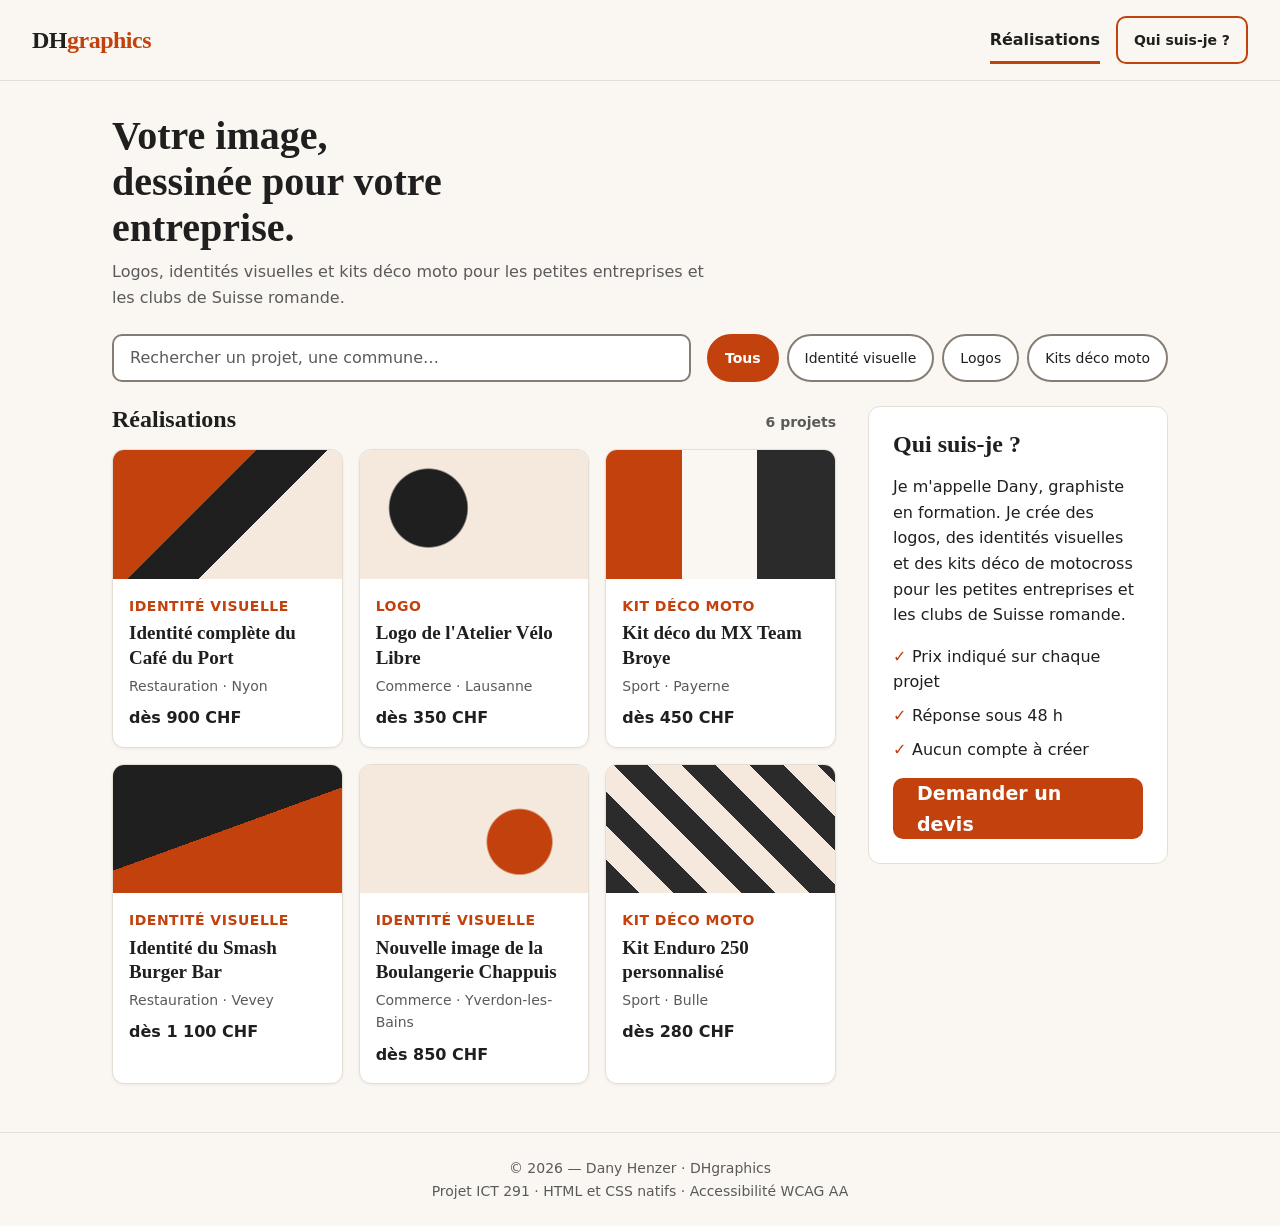
==== index.html @ ef763924 "Intègre l'écran d'accueil responsive en HTML5 sémantique et variables CSS." ====
<!DOCTYPE html>
<html lang="fr">
<head>
  <meta charset="utf-8">
  <meta name="viewport" content="width=device-width, initial-scale=1">
  <title>DHgraphics — Identités visuelles pour petites entreprises romandes</title>
  <meta name="description" content="Logos, identités visuelles et kits déco moto pour les petites entreprises et les clubs de Suisse romande.">
  <link rel="stylesheet" href="style.css">
</head>
<body>
  <a class="lien-evitement" href="#contenu">Aller au contenu</a>

  <header class="header-site">
    <a class="logo" href="index.html" aria-label="DHgraphics, accueil">DH<span>graphics</span></a>
    <nav class="nav-site" aria-label="Navigation principale">
      <a class="lien-nav actif" href="#realisations" aria-current="page">Réalisations</a>
      <a class="btn-contour" href="#qui-suis-je">Qui suis-je ?</a>
    </nav>
  </header>

  <main id="contenu" class="contenu-principal">
    <section class="hero" aria-labelledby="titre-hero">
      <h1 id="titre-hero">Votre image, dessinée pour votre entreprise.</h1>
      <p class="hero-intro">Logos, identités visuelles et kits déco moto pour les petites entreprises et les clubs de Suisse romande.</p>
    </section>

    <!-- Recherche et filtres : affichés dès maintenant (wireframe), rendus actifs en semaine 12 -->
    <div class="outils" role="search">
      <label for="recherche" class="sr-only">Rechercher un projet</label>
      <input type="search" id="recherche" class="champ-recherche" placeholder="Rechercher un projet, une commune…">
      <div class="puces" role="group" aria-label="Filtrer par catégorie">
        <button type="button" class="puce" aria-pressed="true">Tous</button>
        <button type="button" class="puce" aria-pressed="false">Identité visuelle</button>
        <button type="button" class="puce" aria-pressed="false">Logos</button>
        <button type="button" class="puce" aria-pressed="false">Kits déco moto</button>
      </div>
    </div>

    <div class="mise-en-page">
      <section id="realisations" class="realisations" aria-labelledby="titre-realisations">
        <h2 id="titre-realisations" class="titre-section">Réalisations <span class="compteur">6 projets</span></h2>

        <!-- Cartes écrites à la main pour l'instant : elles seront générées depuis data.json en semaine 11.
             En attendant, chaque lien ouvre la fiche dans la maquette cliquable. -->
        <div class="cartes-grille">
          <article class="carte">
            <div class="carte-visuel visuel-1" role="img" aria-label="Aperçu : identité du Café du Port"></div>
            <div class="carte-corps">
              <p class="carte-tag">Identité visuelle</p>
              <h3 class="carte-titre"><a href="design/maquette/index.html#projet/cafe-du-port">Identité complète du Café du Port</a></h3>
              <p class="commune">Restauration · Nyon</p>
              <p class="carte-prix">dès 900 CHF</p>
            </div>
          </article>

          <article class="carte">
            <div class="carte-visuel visuel-2" role="img" aria-label="Aperçu : logo de l'Atelier Vélo Libre"></div>
            <div class="carte-corps">
              <p class="carte-tag">Logo</p>
              <h3 class="carte-titre"><a href="design/maquette/index.html#projet/atelier-velo">Logo de l'Atelier Vélo Libre</a></h3>
              <p class="commune">Commerce · Lausanne</p>
              <p class="carte-prix">dès 350 CHF</p>
            </div>
          </article>

          <article class="carte">
            <div class="carte-visuel visuel-3" role="img" aria-label="Aperçu : kit déco du MX Team Broye"></div>
            <div class="carte-corps">
              <p class="carte-tag">Kit déco moto</p>
              <h3 class="carte-titre"><a href="design/maquette/index.html#projet/mx-team-broye">Kit déco du MX Team Broye</a></h3>
              <p class="commune">Sport · Payerne</p>
              <p class="carte-prix">dès 450 CHF</p>
            </div>
          </article>

          <article class="carte">
            <div class="carte-visuel visuel-4" role="img" aria-label="Aperçu : identité du Smash Burger Bar"></div>
            <div class="carte-corps">
              <p class="carte-tag">Identité visuelle</p>
              <h3 class="carte-titre"><a href="design/maquette/index.html#projet/smash-burger">Identité du Smash Burger Bar</a></h3>
              <p class="commune">Restauration · Vevey</p>
              <p class="carte-prix">dès 1 100 CHF</p>
            </div>
          </article>

          <article class="carte">
            <div class="carte-visuel visuel-5" role="img" aria-label="Aperçu : identité de la Boulangerie Chappuis"></div>
            <div class="carte-corps">
              <p class="carte-tag">Identité visuelle</p>
              <h3 class="carte-titre"><a href="design/maquette/index.html#projet/boulangerie-chappuis">Nouvelle image de la Boulangerie Chappuis</a></h3>
              <p class="commune">Commerce · Yverdon-les-Bains</p>
              <p class="carte-prix">dès 850 CHF</p>
            </div>
          </article>

          <article class="carte">
            <div class="carte-visuel visuel-6" role="img" aria-label="Aperçu : kit déco Enduro 250"></div>
            <div class="carte-corps">
              <p class="carte-tag">Kit déco moto</p>
              <h3 class="carte-titre"><a href="design/maquette/index.html#projet/kit-enduro">Kit Enduro 250 personnalisé</a></h3>
              <p class="commune">Sport · Bulle</p>
              <p class="carte-prix">dès 280 CHF</p>
            </div>
          </article>
        </div>
      </section>

      <aside id="qui-suis-je" class="encart" aria-labelledby="titre-encart">
        <h2 id="titre-encart">Qui suis-je ?</h2>
        <p>Je m'appelle Dany, graphiste en formation. Je crée des logos, des identités visuelles et des kits déco de motocross pour les petites entreprises et les clubs de Suisse romande.</p>
        <ul class="encart-liste">
          <li>Prix indiqué sur chaque projet</li>
          <li>Réponse sous 48 h</li>
          <li>Aucun compte à créer</li>
        </ul>
        <a class="btn-primaire" href="design/maquette/index.html#devis">Demander un devis</a>
      </aside>
    </div>
  </main>

  <footer class="footer-site">
    <p>© 2026 — Dany Henzer · DHgraphics</p>
    <p>Projet ICT 291 · HTML et CSS natifs · Accessibilité WCAG AA</p>
  </footer>

  <script src="js/app.js"></script>
</body>
</html>
---- style.css ----
/* =========================================================
   DHgraphics — feuille de style principale (Mobile First)
   Direction artistique : « Atelier papier » (voir design/critique.md)
   ========================================================= */

/* ---------- 1. Design tokens ---------- */
:root {
  /* Palette 60-30-10
     60 % : fond papier · 30 % : surfaces blanches + texte anthracite · 10 % : accent orange */
  --color-bg: #faf7f2;
  --color-surface: #ffffff;
  --color-text: #1f1f1f;          /* 15,4:1 sur le fond */
  --color-text-muted: #5a5a5a;    /* 6,5:1 sur le fond */
  --color-primary: #c2410c;       /* texte blanc dessus : 5,2:1 */
  --color-primary-hover: #9a3412; /* texte blanc dessus : 7,3:1 */
  --color-on-primary: #ffffff;
  --color-border: #e4ded4;        /* séparateurs décoratifs */
  --color-border-strong: #857d73; /* champs et puces : 3,8:1 (WCAG 1.4.11) */
  --color-focus: #1f1f1f;

  /* Typographie */
  --font-sans: system-ui, -apple-system, "Segoe UI", Roboto, Arial, sans-serif;
  --font-titre: Georgia, "Times New Roman", serif;
  --text-sm: 0.875rem;   /* 14 px */
  --text-base: 1rem;     /* 16 px */
  --text-lg: 1.1875rem;  /* 19 px */
  --text-xl: 1.5rem;     /* 24 px */
  --text-2xl: 1.75rem;   /* 28 px */
  --text-3xl: 2.5rem;    /* 40 px (bureau) */

  /* Espacements sur une grille de 8 px */
  --space-1: 4px;
  --space-2: 8px;
  --space-3: 16px;
  --space-4: 24px;
  --space-5: 32px;
  --space-6: 48px;

  /* Formes */
  --radius-card: 12px;
  --radius-btn: 10px;
  --radius-puce: 999px;
  --shadow-sm: 0 1px 3px rgb(0 0 0 / 0.06);
  --shadow-hover: 0 10px 20px -6px rgb(0 0 0 / 0.15);
  --cible-min: 48px;     /* cible tactile minimale du cours */
}

/* ---------- 2. Base ---------- */
*,
*::before,
*::after {
  box-sizing: border-box;
  margin: 0;
  padding: 0;
}

body {
  background-color: var(--color-bg);
  color: var(--color-text);
  font-family: var(--font-sans);
  font-size: var(--text-base);
  line-height: 1.6;
}

a { color: inherit; }
img { max-width: 100%; display: block; }
[hidden] { display: none !important; }

/* Focus clavier bien visible (WCAG 2.4.7) */
:focus-visible {
  outline: 3px solid var(--color-focus);
  outline-offset: 3px;
}

.sr-only {
  position: absolute;
  width: 1px;
  height: 1px;
  overflow: hidden;
  clip: rect(0 0 0 0);
  white-space: nowrap;
}

.lien-evitement {
  position: absolute;
  left: -9999px;
  top: var(--space-2);
  padding: var(--space-2) var(--space-3);
  background: var(--color-text);
  color: var(--color-bg);
  border-radius: var(--radius-btn);
  z-index: 10;
}
.lien-evitement:focus { left: var(--space-2); }

/* ---------- 3. En-tête ---------- */
.header-site {
  display: flex;
  justify-content: space-between;
  align-items: center;
  gap: var(--space-3);
  padding: var(--space-3);
  border-bottom: 1px solid var(--color-border);
}

.logo {
  display: flex;
  align-items: center;
  min-height: var(--cible-min);
  font: 800 var(--text-xl) var(--font-titre);
  letter-spacing: -0.5px;
  text-decoration: none;
}
.logo span { color: var(--color-primary); }

.nav-site {
  display: flex;
  align-items: center;
  gap: var(--space-3);
}

.lien-nav {
  display: none; /* sur mobile, seul le bouton « Qui suis-je ? » reste visible */
}

.btn-contour {
  display: inline-flex;
  align-items: center;
  min-height: var(--cible-min);
  padding: 0 var(--space-3);
  border: 2px solid var(--color-primary);
  border-radius: var(--radius-btn);
  font-weight: 700;
  font-size: var(--text-sm);
  text-decoration: none;
}
.btn-contour:hover { background: var(--color-surface); }

/* ---------- 4. Contenu ---------- */
.contenu-principal {
  max-width: 1120px;
  margin: 0 auto;
  padding: var(--space-4) var(--space-3) var(--space-6);
}

.hero { margin-bottom: var(--space-4); }
.hero h1 {
  font: 700 var(--text-2xl) / 1.15 var(--font-titre);
  margin-bottom: var(--space-2);
}
.hero-intro { color: var(--color-text-muted); max-width: 60ch; }

/* Recherche et puces */
.outils { margin-bottom: var(--space-4); }

.champ-recherche {
  width: 100%;
  min-height: var(--cible-min);
  padding: 0 var(--space-3);
  margin-bottom: var(--space-3);
  border: 2px solid var(--color-border-strong);
  border-radius: var(--radius-btn);
  background: var(--color-surface);
  color: var(--color-text);
  font: inherit;
}
.champ-recherche::placeholder { color: var(--color-text-muted); }

.puces {
  display: flex;
  flex-wrap: wrap;
  gap: var(--space-2);
}

.puce {
  min-height: var(--cible-min);
  padding: 0 var(--space-3);
  border: 2px solid var(--color-border-strong);
  border-radius: var(--radius-puce);
  background: var(--color-surface);
  color: var(--color-text);
  font: inherit;
  font-size: var(--text-sm);
  cursor: pointer;
}
.puce[aria-pressed="true"] {
  background: var(--color-primary);
  border-color: var(--color-primary);
  color: var(--color-on-primary);
  font-weight: 700;
}

/* Titres de section */
.titre-section {
  display: flex;
  align-items: baseline;
  justify-content: space-between;
  gap: var(--space-2);
  margin-bottom: var(--space-3);
  font: 700 var(--text-xl) var(--font-titre);
}
.compteur {
  font: 700 var(--text-sm) var(--font-sans);
  color: var(--color-text-muted);
}

/* ---------- 5. Grille de cartes (CSS Grid) ---------- */
.cartes-grille {
  display: grid;
  grid-template-columns: 1fr;
  gap: var(--space-3);
}

.carte {
  position: relative;
  display: flex;
  flex-direction: column;
  background: var(--color-surface);
  border: 1px solid var(--color-border);
  border-radius: var(--radius-card);
  overflow: hidden;
  box-shadow: var(--shadow-sm);
  transition: box-shadow 0.2s, transform 0.2s;
}
.carte:hover { box-shadow: var(--shadow-hover); transform: translateY(-2px); }
.carte:focus-within { outline: 3px solid var(--color-focus); outline-offset: 3px; }

.carte-visuel { aspect-ratio: 16 / 9; }
/* Visuels provisoires (les vraies images arriveront avec data.json) */
.visuel-1 { background: linear-gradient(135deg, #c2410c 0 40%, #1f1f1f 40% 60%, #f4e9dc 60%); }
.visuel-2 { background: radial-gradient(circle at 30% 45%, #1f1f1f 0 22%, #f4e9dc 23%); }
.visuel-3 { background: linear-gradient(90deg, #c2410c 0 33%, #faf7f2 33% 66%, #2b2b2b 66%); }
.visuel-4 { background: linear-gradient(160deg, #1f1f1f 0 50%, #c2410c 50%); }
.visuel-5 { background: radial-gradient(circle at 70% 60%, #c2410c 0 18%, #f4e9dc 19%); }
.visuel-6 { background: repeating-linear-gradient(45deg, #2b2b2b 0 24px, #f4e9dc 24px 48px); }

.carte-corps { padding: var(--space-3); display: grid; gap: var(--space-1); }

.carte-tag {
  font-size: var(--text-sm);
  font-weight: 700;
  letter-spacing: 0.5px;
  text-transform: uppercase;
  color: var(--color-primary);
}

.carte-titre { font: 700 var(--text-lg) / 1.3 var(--font-titre); }
.carte-titre a { text-decoration: none; }
/* toute la carte devient cliquable, sans imbriquer de lien */
.carte-titre a::after { content: ""; position: absolute; inset: 0; }
.carte-titre a:focus-visible { outline: none; }

.carte .commune { color: var(--color-text-muted); font-size: var(--text-sm); }
.carte-prix { font-weight: 700; margin-top: var(--space-1); }

/* ---------- 6. Encart (aside) ---------- */
.encart {
  margin-top: var(--space-5);
  padding: var(--space-4);
  background: var(--color-surface);
  border: 1px solid var(--color-border);
  border-radius: var(--radius-card);
  display: grid;
  gap: var(--space-3);
  align-content: start;
}
.encart h2 { font: 700 var(--text-xl) var(--font-titre); }
.encart-liste { list-style: none; display: grid; gap: var(--space-2); }
.encart-liste li::before { content: "✓ "; color: var(--color-primary); font-weight: 700; }

.btn-primaire {
  display: flex;
  align-items: center;
  justify-content: center;
  min-height: 52px;
  padding: 0 var(--space-4);
  border-radius: var(--radius-btn);
  background: var(--color-primary);
  color: var(--color-on-primary);
  font-weight: 700;
  font-size: var(--text-lg);
  text-decoration: none;
}
.btn-primaire:hover { background: var(--color-primary-hover); }

/* ---------- 7. Pied de page ---------- */
.footer-site {
  padding: var(--space-4) var(--space-3);
  border-top: 1px solid var(--color-border);
  text-align: center;
  color: var(--color-text-muted);
  font-size: var(--text-sm);
}

/* =========================================================
   Tablette et bureau (≥ 768 px)
   ========================================================= */
@media (min-width: 768px) {
  .header-site { padding: var(--space-3) var(--space-5); }
  .lien-nav {
    display: inline-flex;
    align-items: center;
    min-height: var(--cible-min);
    font-weight: 600;
    text-decoration: none;
    color: var(--color-text-muted);
  }
  .lien-nav.actif {
    color: var(--color-text);
    box-shadow: inset 0 -3px 0 var(--color-primary);
  }

  .contenu-principal { padding: var(--space-5) var(--space-5) var(--space-6); }
  .hero h1 { font-size: var(--text-3xl); max-width: 18ch; }
  .outils { display: flex; gap: var(--space-3); align-items: center; flex-wrap: wrap; }
  .champ-recherche { flex: 1 1 280px; margin-bottom: 0; }

  .cartes-grille { grid-template-columns: repeat(2, 1fr); }
}

/* Grand écran (≥ 1100 px) : la grille + l'encart côte à côte */
@media (min-width: 1100px) {
  .mise-en-page {
    display: grid;
    grid-template-columns: 1fr 300px;
    gap: var(--space-5);
    align-items: start;
  }
  .encart { margin-top: 0; position: sticky; top: var(--space-4); }
  .cartes-grille { grid-template-columns: repeat(3, 1fr); }
}
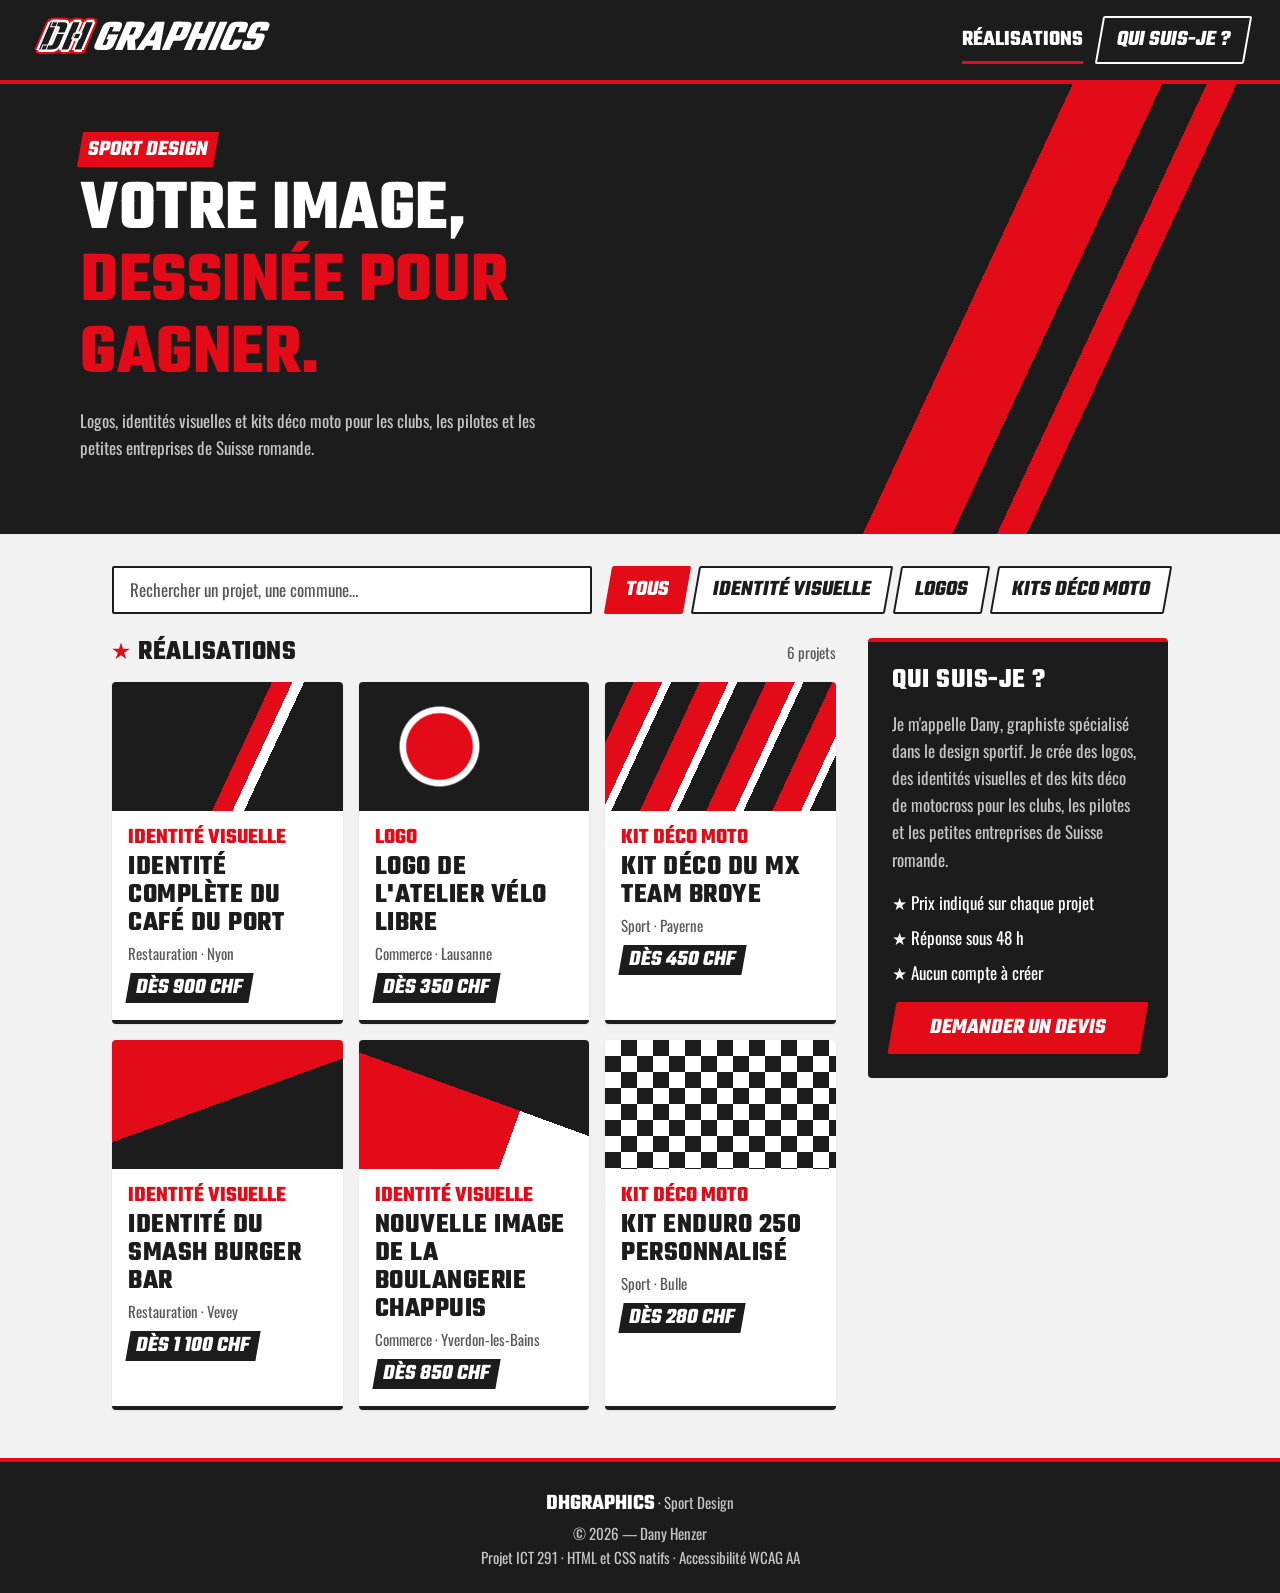
==== commit 9d301ab7: "Applique la direction artistique du brandboard à l'écran d'accueil (rouge, noir, blanc, Teko et Oswa" ====
--- a/index.html
+++ b/index.html
@@ -4,25 +4,34 @@
   <meta charset="utf-8">
   <meta name="viewport" content="width=device-width, initial-scale=1">
   <title>DHgraphics — Identités visuelles pour petites entreprises romandes</title>
-  <meta name="description" content="Logos, identités visuelles et kits déco moto pour les petites entreprises et les clubs de Suisse romande.">
+  <meta name="description" content="DHgraphics, sport design : logos, identités visuelles et kits déco moto pour les clubs, les pilotes et les petites entreprises de Suisse romande.">
+  <!-- Polices du brandboard : Teko Bold (titres) et Oswald Regular (textes) -->
+  <link rel="preconnect" href="https://fonts.googleapis.com">
+  <link rel="preconnect" href="https://fonts.gstatic.com" crossorigin>
+  <link rel="stylesheet" href="https://fonts.googleapis.com/css2?family=Oswald:wght@400;700&family=Teko:wght@700&display=swap">
   <link rel="stylesheet" href="style.css">
 </head>
 <body>
   <a class="lien-evitement" href="#contenu">Aller au contenu</a>
 
   <header class="header-site">
-    <a class="logo" href="index.html" aria-label="DHgraphics, accueil">DH<span>graphics</span></a>
+    <a class="logo" href="index.html" aria-label="DHgraphics, accueil"><span class="logo-dh" aria-hidden="true">DH</span><span class="logo-graphics" aria-hidden="true">Graphics</span></a>
     <nav class="nav-site" aria-label="Navigation principale">
       <a class="lien-nav actif" href="#realisations" aria-current="page">Réalisations</a>
       <a class="btn-contour" href="#qui-suis-je">Qui suis-je ?</a>
     </nav>
   </header>
 
-  <main id="contenu" class="contenu-principal">
+  <main id="contenu">
     <section class="hero" aria-labelledby="titre-hero">
-      <h1 id="titre-hero">Votre image, dessinée pour votre entreprise.</h1>
-      <p class="hero-intro">Logos, identités visuelles et kits déco moto pour les petites entreprises et les clubs de Suisse romande.</p>
+      <div class="hero-contenu">
+        <p class="hero-sur-titre">Sport Design</p>
+        <h1 id="titre-hero">Votre image, <em>dessinée pour gagner.</em></h1>
+        <p class="hero-intro">Logos, identités visuelles et kits déco moto pour les clubs, les pilotes et les petites entreprises de Suisse romande.</p>
+      </div>
     </section>
+
+    <div class="contenu-principal">
 
     <!-- Recherche et filtres : affichés dès maintenant (wireframe), rendus actifs en semaine 12 -->
     <div class="outils" role="search">
@@ -38,7 +47,7 @@
 
     <div class="mise-en-page">
       <section id="realisations" class="realisations" aria-labelledby="titre-realisations">
-        <h2 id="titre-realisations" class="titre-section">Réalisations <span class="compteur">6 projets</span></h2>
+        <h2 id="titre-realisations" class="titre-section"><span class="texte">Réalisations</span> <span class="compteur">6 projets</span></h2>
 
         <!-- Cartes écrites à la main pour l'instant : elles seront générées depuis data.json en semaine 11.
              En attendant, chaque lien ouvre la fiche dans la maquette cliquable. -->
@@ -107,7 +116,7 @@
 
       <aside id="qui-suis-je" class="encart" aria-labelledby="titre-encart">
         <h2 id="titre-encart">Qui suis-je ?</h2>
-        <p>Je m'appelle Dany, graphiste en formation. Je crée des logos, des identités visuelles et des kits déco de motocross pour les petites entreprises et les clubs de Suisse romande.</p>
+        <p>Je m'appelle Dany, graphiste spécialisé dans le design sportif. Je crée des logos, des identités visuelles et des kits déco de motocross pour les clubs, les pilotes et les petites entreprises de Suisse romande.</p>
         <ul class="encart-liste">
           <li>Prix indiqué sur chaque projet</li>
           <li>Réponse sous 48 h</li>
@@ -116,10 +125,12 @@
         <a class="btn-primaire" href="design/maquette/index.html#devis">Demander un devis</a>
       </aside>
     </div>
+    </div>
   </main>
 
   <footer class="footer-site">
-    <p>© 2026 — Dany Henzer · DHgraphics</p>
+    <p><strong>DHgraphics</strong> · Sport Design</p>
+    <p>© 2026 — Dany Henzer</p>
     <p>Projet ICT 291 · HTML et CSS natifs · Accessibilité WCAG AA</p>
   </footer>
 
--- a/style.css
+++ b/style.css
@@ -1,32 +1,41 @@
 /* =========================================================
    DHgraphics — feuille de style principale (Mobile First)
-   Direction artistique : « Atelier papier » (voir design/critique.md)
+   Direction artistique : brandboard DHgraphics « Sport Design »
+   Rouge #e30b17 · Noir #1c1c1c · Blanc #ffffff · Teko Bold + Oswald Regular
    ========================================================= */
 
 /* ---------- 1. Design tokens ---------- */
 :root {
+  /* Couleurs du brandboard */
+  --brand-rouge: #e30b17;
+  --brand-noir: #1c1c1c;
+  --brand-blanc: #ffffff;
+
   /* Palette 60-30-10
-     60 % : fond papier · 30 % : surfaces blanches + texte anthracite · 10 % : accent orange */
-  --color-bg: #faf7f2;
-  --color-surface: #ffffff;
-  --color-text: #1f1f1f;          /* 15,4:1 sur le fond */
-  --color-text-muted: #5a5a5a;    /* 6,5:1 sur le fond */
-  --color-primary: #c2410c;       /* texte blanc dessus : 5,2:1 */
-  --color-primary-hover: #9a3412; /* texte blanc dessus : 7,3:1 */
-  --color-on-primary: #ffffff;
-  --color-border: #e4ded4;        /* séparateurs décoratifs */
-  --color-border-strong: #857d73; /* champs et puces : 3,8:1 (WCAG 1.4.11) */
-  --color-focus: #1f1f1f;
-
-  /* Typographie */
-  --font-sans: system-ui, -apple-system, "Segoe UI", Roboto, Arial, sans-serif;
-  --font-titre: Georgia, "Times New Roman", serif;
-  --text-sm: 0.875rem;   /* 14 px */
-  --text-base: 1rem;     /* 16 px */
-  --text-lg: 1.1875rem;  /* 19 px */
-  --text-xl: 1.5rem;     /* 24 px */
-  --text-2xl: 1.75rem;   /* 28 px */
-  --text-3xl: 2.5rem;    /* 40 px (bureau) */
+     60 % : blanc (fond, cartes) · 30 % : noir (en-tête, textes, pied de page) · 10 % : rouge (actions, accents) */
+  --color-bg: #f2f2f2;              /* gris très clair pour détacher les cartes blanches */
+  --color-surface: var(--brand-blanc);
+  --color-dark: var(--brand-noir);
+  --color-text: var(--brand-noir);  /* 17,0:1 sur blanc · 15,2:1 sur le fond */
+  --color-text-muted: #595959;      /* 7,0:1 sur blanc · 6,3:1 sur le fond */
+  --color-on-dark: var(--brand-blanc);        /* 17,0:1 sur noir */
+  --color-on-dark-muted: #c4c4c4;             /* 9,8:1 sur noir */
+  --color-primary: var(--brand-rouge);        /* texte blanc dessus : 4,85:1 */
+  --color-primary-hover: #b5000f;             /* texte blanc dessus : 7,1:1 */
+  --color-on-primary: var(--brand-blanc);
+  --color-border: #e0e0e0;          /* séparateurs décoratifs */
+  --color-border-strong: var(--brand-noir);   /* champs et puces : 17,0:1 */
+  --color-focus: var(--brand-noir);
+
+  /* Typographie du brandboard */
+  --font-titre: "Teko", "Arial Narrow", Impact, sans-serif;
+  --font-sans: "Oswald", "Arial Narrow", Arial, sans-serif;
+  --text-sm: 0.9375rem;  /* 15 px */
+  --text-base: 1.0625rem;/* 17 px (Oswald est étroite : un peu plus grand pour la lisibilité) */
+  --text-lg: 1.375rem;   /* 22 px */
+  --text-xl: 1.75rem;    /* 28 px */
+  --text-2xl: 2.75rem;   /* 44 px */
+  --text-3xl: 4.5rem;    /* 72 px (bureau) */
 
   /* Espacements sur une grille de 8 px */
   --space-1: 4px;
@@ -36,13 +45,14 @@
   --space-5: 32px;
   --space-6: 48px;
 
-  /* Formes */
-  --radius-card: 12px;
-  --radius-btn: 10px;
-  --radius-puce: 999px;
-  --shadow-sm: 0 1px 3px rgb(0 0 0 / 0.06);
-  --shadow-hover: 0 10px 20px -6px rgb(0 0 0 / 0.15);
-  --cible-min: 48px;     /* cible tactile minimale du cours */
+  /* Formes : angles coupés et inclinaison « course » */
+  --radius-card: 4px;
+  --radius-btn: 2px;
+  --radius-puce: 2px;
+  --skew: -10deg;
+  --shadow-sm: 0 1px 3px rgb(0 0 0 / 0.08);
+  --shadow-hover: 0 12px 24px -8px rgb(0 0 0 / 0.25);
+  --cible-min: 48px;
 }
 
 /* ---------- 2. Base ---------- */
@@ -59,6 +69,7 @@
   color: var(--color-text);
   font-family: var(--font-sans);
   font-size: var(--text-base);
+  font-weight: 400;
   line-height: 1.6;
 }
 
@@ -66,10 +77,19 @@
 img { max-width: 100%; display: block; }
 [hidden] { display: none !important; }
 
-/* Focus clavier bien visible (WCAG 2.4.7) */
+h1, h2, h3 {
+  font-family: var(--font-titre);
+  font-weight: 700;
+  line-height: 1;
+  text-transform: uppercase;
+  letter-spacing: 0.5px;
+}
+
+/* Focus clavier visible sur fond clair ET sur fond noir (WCAG 2.4.7) */
 :focus-visible {
   outline: 3px solid var(--color-focus);
   outline-offset: 3px;
+  box-shadow: 0 0 0 6px var(--brand-blanc);
 }
 
 .sr-only {
@@ -86,32 +106,49 @@
   left: -9999px;
   top: var(--space-2);
   padding: var(--space-2) var(--space-3);
-  background: var(--color-text);
-  color: var(--color-bg);
-  border-radius: var(--radius-btn);
+  background: var(--brand-blanc);
+  color: var(--brand-noir);
   z-index: 10;
 }
 .lien-evitement:focus { left: var(--space-2); }
 
-/* ---------- 3. En-tête ---------- */
+/* ---------- 3. Logo (typographique, inspiré du brandboard) ---------- */
+.logo {
+  display: inline-flex;
+  align-items: center;
+  min-height: var(--cible-min);
+  font-family: var(--font-titre);
+  font-weight: 700;
+  font-size: 2.25rem;
+  line-height: 1;
+  font-style: italic;
+  text-transform: uppercase;
+  text-decoration: none;
+  transform: skewX(var(--skew));
+}
+.logo-dh {
+  color: var(--brand-noir);
+  /* double contour : blanc à l'intérieur, rouge à l'extérieur */
+  -webkit-text-stroke: 1px var(--brand-blanc);
+  text-shadow:
+    2px 0 0 var(--brand-blanc), -2px 0 0 var(--brand-blanc), 0 2px 0 var(--brand-blanc), 0 -2px 0 var(--brand-blanc),
+    4px 0 0 var(--brand-rouge), -4px 0 0 var(--brand-rouge), 0 4px 0 var(--brand-rouge), 0 -4px 0 var(--brand-rouge),
+    3px 3px 0 var(--brand-rouge), -3px -3px 0 var(--brand-rouge), 3px -3px 0 var(--brand-rouge), -3px 3px 0 var(--brand-rouge);
+  padding: 0 6px;
+}
+.logo-graphics { color: var(--brand-blanc); margin-left: 2px; }
+
+/* ---------- 4. En-tête (bandeau noir) ---------- */
 .header-site {
   display: flex;
   justify-content: space-between;
   align-items: center;
   gap: var(--space-3);
   padding: var(--space-3);
-  border-bottom: 1px solid var(--color-border);
-}
-
-.logo {
-  display: flex;
-  align-items: center;
-  min-height: var(--cible-min);
-  font: 800 var(--text-xl) var(--font-titre);
-  letter-spacing: -0.5px;
-  text-decoration: none;
-}
-.logo span { color: var(--color-primary); }
+  background: var(--color-dark);
+  color: var(--color-on-dark);
+  border-bottom: 4px solid var(--color-primary);
+}
 
 .nav-site {
   display: flex;
@@ -119,36 +156,63 @@
   gap: var(--space-3);
 }
 
-.lien-nav {
-  display: none; /* sur mobile, seul le bouton « Qui suis-je ? » reste visible */
-}
+.lien-nav { display: none; } /* sur mobile, seul le bouton reste visible */
 
 .btn-contour {
   display: inline-flex;
   align-items: center;
   min-height: var(--cible-min);
   padding: 0 var(--space-3);
-  border: 2px solid var(--color-primary);
+  border: 2px solid var(--brand-blanc);
   border-radius: var(--radius-btn);
-  font-weight: 700;
-  font-size: var(--text-sm);
+  font-family: var(--font-titre);
+  font-weight: 700;
+  font-size: var(--text-lg);
+  text-transform: uppercase;
   text-decoration: none;
-}
-.btn-contour:hover { background: var(--color-surface); }
-
-/* ---------- 4. Contenu ---------- */
+  color: var(--color-on-dark);
+  transform: skewX(var(--skew));
+}
+.btn-contour:hover { background: var(--color-primary); border-color: var(--color-primary); }
+
+/* ---------- 5. Hero (bandeau noir avec diagonale rouge) ---------- */
+.hero {
+  position: relative;
+  overflow: hidden;
+  padding: var(--space-5) var(--space-3) var(--space-6);
+  /* mobile : bandes de course en bas, sous le texte */
+  background:
+    linear-gradient(172deg, transparent 0 88%, var(--brand-rouge) 88% 92%, transparent 92% 94%, var(--brand-rouge) 94% 95%, transparent 95%),
+    var(--color-dark);
+  color: var(--color-on-dark);
+}
+.hero-contenu { max-width: 1120px; margin: 0 auto; position: relative; }
+.hero-sur-titre {
+  display: inline-block;
+  margin-bottom: var(--space-2);
+  padding: 0 var(--space-2);
+  background: var(--color-primary);
+  color: var(--color-on-primary);
+  font-family: var(--font-titre);
+  font-size: var(--text-lg);
+  font-weight: 700;
+  text-transform: uppercase;
+  transform: skewX(var(--skew));
+}
+.hero h1 {
+  font-size: var(--text-2xl);
+  margin-bottom: var(--space-3);
+  max-width: 14ch;
+}
+.hero h1 em { font-style: normal; color: var(--color-primary); } /* rouge sur noir : grand texte, 3,5:1 ≥ 3:1 */
+.hero-intro { color: var(--color-on-dark-muted); max-width: 52ch; }
+
+/* ---------- 6. Contenu ---------- */
 .contenu-principal {
   max-width: 1120px;
   margin: 0 auto;
   padding: var(--space-4) var(--space-3) var(--space-6);
 }
-
-.hero { margin-bottom: var(--space-4); }
-.hero h1 {
-  font: 700 var(--text-2xl) / 1.15 var(--font-titre);
-  margin-bottom: var(--space-2);
-}
-.hero-intro { color: var(--color-text-muted); max-width: 60ch; }
 
 /* Recherche et puces */
 .outils { margin-bottom: var(--space-4); }
@@ -166,11 +230,7 @@
 }
 .champ-recherche::placeholder { color: var(--color-text-muted); }
 
-.puces {
-  display: flex;
-  flex-wrap: wrap;
-  gap: var(--space-2);
-}
+.puces { display: flex; flex-wrap: wrap; gap: var(--space-2); }
 
 .puce {
   min-height: var(--cible-min);
@@ -179,15 +239,18 @@
   border-radius: var(--radius-puce);
   background: var(--color-surface);
   color: var(--color-text);
-  font: inherit;
-  font-size: var(--text-sm);
+  font-family: var(--font-titre);
+  font-size: var(--text-lg);
+  font-weight: 700;
+  line-height: 1;
+  text-transform: uppercase;
   cursor: pointer;
+  transform: skewX(var(--skew));
 }
 .puce[aria-pressed="true"] {
   background: var(--color-primary);
   border-color: var(--color-primary);
   color: var(--color-on-primary);
-  font-weight: 700;
 }
 
 /* Titres de section */
@@ -197,14 +260,26 @@
   justify-content: space-between;
   gap: var(--space-2);
   margin-bottom: var(--space-3);
-  font: 700 var(--text-xl) var(--font-titre);
-}
+  font-size: var(--text-xl);
+}
+.titre-section::before {
+  content: "";
+  width: 18px;
+  height: 18px;
+  flex: none;
+  align-self: center;
+  background: var(--color-primary);
+  clip-path: polygon(50% 0, 61% 35%, 98% 35%, 68% 57%, 79% 91%, 50% 70%, 21% 91%, 32% 57%, 2% 35%, 39% 35%); /* étoile du brandboard */
+}
+.titre-section .texte { margin-right: auto; }
 .compteur {
-  font: 700 var(--text-sm) var(--font-sans);
+  font: 400 var(--text-sm) var(--font-sans);
+  text-transform: none;
+  letter-spacing: 0;
   color: var(--color-text-muted);
 }
 
-/* ---------- 5. Grille de cartes (CSS Grid) ---------- */
+/* ---------- 7. Grille de cartes (CSS Grid) ---------- */
 .cartes-grille {
   display: grid;
   grid-template-columns: 1fr;
@@ -216,57 +291,72 @@
   display: flex;
   flex-direction: column;
   background: var(--color-surface);
-  border: 1px solid var(--color-border);
   border-radius: var(--radius-card);
+  border-bottom: 4px solid var(--color-dark);
   overflow: hidden;
   box-shadow: var(--shadow-sm);
-  transition: box-shadow 0.2s, transform 0.2s;
-}
-.carte:hover { box-shadow: var(--shadow-hover); transform: translateY(-2px); }
+  transition: box-shadow 0.2s, transform 0.2s, border-color 0.2s;
+}
+.carte:hover { box-shadow: var(--shadow-hover); transform: translateY(-3px); border-bottom-color: var(--color-primary); }
 .carte:focus-within { outline: 3px solid var(--color-focus); outline-offset: 3px; }
 
 .carte-visuel { aspect-ratio: 16 / 9; }
-/* Visuels provisoires (les vraies images arriveront avec data.json) */
-.visuel-1 { background: linear-gradient(135deg, #c2410c 0 40%, #1f1f1f 40% 60%, #f4e9dc 60%); }
-.visuel-2 { background: radial-gradient(circle at 30% 45%, #1f1f1f 0 22%, #f4e9dc 23%); }
-.visuel-3 { background: linear-gradient(90deg, #c2410c 0 33%, #faf7f2 33% 66%, #2b2b2b 66%); }
-.visuel-4 { background: linear-gradient(160deg, #1f1f1f 0 50%, #c2410c 50%); }
-.visuel-5 { background: radial-gradient(circle at 70% 60%, #c2410c 0 18%, #f4e9dc 19%); }
-.visuel-6 { background: repeating-linear-gradient(45deg, #2b2b2b 0 24px, #f4e9dc 24px 48px); }
+/* Visuels provisoires aux couleurs de la marque (les vraies images arriveront avec data.json) */
+.visuel-1 { background: linear-gradient(115deg, #1c1c1c 0 55%, #e30b17 55% 62%, #ffffff 62% 66%, #1c1c1c 66%); }
+.visuel-2 { background: radial-gradient(circle at 35% 50%, #e30b17 0 20%, #ffffff 21% 24%, #1c1c1c 25%); }
+.visuel-3 { background: repeating-linear-gradient(115deg, #1c1c1c 0 26px, #e30b17 26px 52px, #ffffff 52px 60px); }
+.visuel-4 { background: linear-gradient(160deg, #e30b17 0 48%, #1c1c1c 48%); }
+.visuel-5 { background: conic-gradient(from 200deg at 70% 55%, #e30b17 0 25%, #1c1c1c 25% 75%, #ffffff 75%); }
+.visuel-6 { background: repeating-conic-gradient(#1c1c1c 0 25%, #ffffff 0 50%) 0 0 / 32px 32px; } /* damier d'arrivée */
 
 .carte-corps { padding: var(--space-3); display: grid; gap: var(--space-1); }
 
 .carte-tag {
-  font-size: var(--text-sm);
-  font-weight: 700;
-  letter-spacing: 0.5px;
-  text-transform: uppercase;
-  color: var(--color-primary);
-}
-
-.carte-titre { font: 700 var(--text-lg) / 1.3 var(--font-titre); }
+  font-family: var(--font-titre);
+  font-size: var(--text-lg);
+  font-weight: 700;
+  line-height: 1;
+  text-transform: uppercase;
+  color: var(--color-primary); /* 4,85:1 sur blanc */
+}
+
+.carte-titre { font-size: var(--text-xl); }
 .carte-titre a { text-decoration: none; }
-/* toute la carte devient cliquable, sans imbriquer de lien */
-.carte-titre a::after { content: ""; position: absolute; inset: 0; }
-.carte-titre a:focus-visible { outline: none; }
+.carte-titre a::after { content: ""; position: absolute; inset: 0; } /* toute la carte est cliquable */
+.carte-titre a:focus-visible { outline: none; box-shadow: none; }
 
 .carte .commune { color: var(--color-text-muted); font-size: var(--text-sm); }
-.carte-prix { font-weight: 700; margin-top: var(--space-1); }
-
-/* ---------- 6. Encart (aside) ---------- */
+.carte-prix {
+  justify-self: start;
+  margin-top: var(--space-1);
+  padding: 2px var(--space-2);
+  background: var(--color-dark);
+  color: var(--color-on-dark);
+  font-family: var(--font-titre);
+  font-size: var(--text-lg);
+  font-weight: 700;
+  line-height: 1.2;
+  text-transform: uppercase;
+  transform: skewX(var(--skew));
+}
+
+/* ---------- 8. Encart (aside) ---------- */
 .encart {
   margin-top: var(--space-5);
   padding: var(--space-4);
-  background: var(--color-surface);
-  border: 1px solid var(--color-border);
+  background: var(--color-dark);
+  color: var(--color-on-dark);
+  border-top: 4px solid var(--color-primary);
   border-radius: var(--radius-card);
   display: grid;
   gap: var(--space-3);
   align-content: start;
 }
-.encart h2 { font: 700 var(--text-xl) var(--font-titre); }
+.encart h2 { font-size: var(--text-xl); }
+.encart p { color: var(--color-on-dark-muted); }
 .encart-liste { list-style: none; display: grid; gap: var(--space-2); }
-.encart-liste li::before { content: "✓ "; color: var(--color-primary); font-weight: 700; }
+.encart .btn-primaire { font-size: var(--text-lg); }
+.encart-liste li::before { content: "★ "; color: var(--brand-blanc); }
 
 .btn-primaire {
   display: flex;
@@ -277,41 +367,55 @@
   border-radius: var(--radius-btn);
   background: var(--color-primary);
   color: var(--color-on-primary);
-  font-weight: 700;
-  font-size: var(--text-lg);
+  font-family: var(--font-titre);
+  font-weight: 700;
+  font-size: var(--text-xl);
+  line-height: 1;
+  text-transform: uppercase;
   text-decoration: none;
+  transform: skewX(var(--skew));
 }
 .btn-primaire:hover { background: var(--color-primary-hover); }
 
-/* ---------- 7. Pied de page ---------- */
+/* ---------- 9. Pied de page ---------- */
 .footer-site {
   padding: var(--space-4) var(--space-3);
-  border-top: 1px solid var(--color-border);
+  background: var(--color-dark);
+  color: var(--color-on-dark-muted);
   text-align: center;
-  color: var(--color-text-muted);
   font-size: var(--text-sm);
-}
+  border-top: 4px solid var(--color-primary);
+}
+.footer-site strong { font-family: var(--font-titre); font-size: var(--text-lg); color: var(--color-on-dark); text-transform: uppercase; }
 
 /* =========================================================
    Tablette et bureau (≥ 768 px)
    ========================================================= */
 @media (min-width: 768px) {
   .header-site { padding: var(--space-3) var(--space-5); }
+  .logo { font-size: 2.75rem; }
   .lien-nav {
     display: inline-flex;
     align-items: center;
     min-height: var(--cible-min);
-    font-weight: 600;
+    font-family: var(--font-titre);
+    font-size: var(--text-lg);
+    font-weight: 700;
+    text-transform: uppercase;
     text-decoration: none;
-    color: var(--color-text-muted);
+    color: var(--color-on-dark-muted);
   }
-  .lien-nav.actif {
-    color: var(--color-text);
-    box-shadow: inset 0 -3px 0 var(--color-primary);
+  .lien-nav.actif { color: var(--color-on-dark); box-shadow: inset 0 -3px 0 var(--color-primary); }
+
+  .hero {
+    padding: var(--space-6) var(--space-5) 72px;
+    /* bureau : bandes de course en diagonale, à droite du texte */
+    background:
+      linear-gradient(115deg, transparent 0 72%, var(--brand-rouge) 72% 78%, transparent 78% 81%, var(--brand-rouge) 81% 83%, transparent 83%),
+      var(--color-dark);
   }
-
+  .hero h1 { font-size: var(--text-3xl); }
   .contenu-principal { padding: var(--space-5) var(--space-5) var(--space-6); }
-  .hero h1 { font-size: var(--text-3xl); max-width: 18ch; }
   .outils { display: flex; gap: var(--space-3); align-items: center; flex-wrap: wrap; }
   .champ-recherche { flex: 1 1 280px; margin-bottom: 0; }
 
@@ -329,3 +433,9 @@
   .encart { margin-top: 0; position: sticky; top: var(--space-4); }
   .cartes-grille { grid-template-columns: repeat(3, 1fr); }
 }
+
+/* Respecte le réglage « réduire les animations » */
+@media (prefers-reduced-motion: reduce) {
+  .carte { transition: none; }
+  .carte:hover { transform: none; }
+}
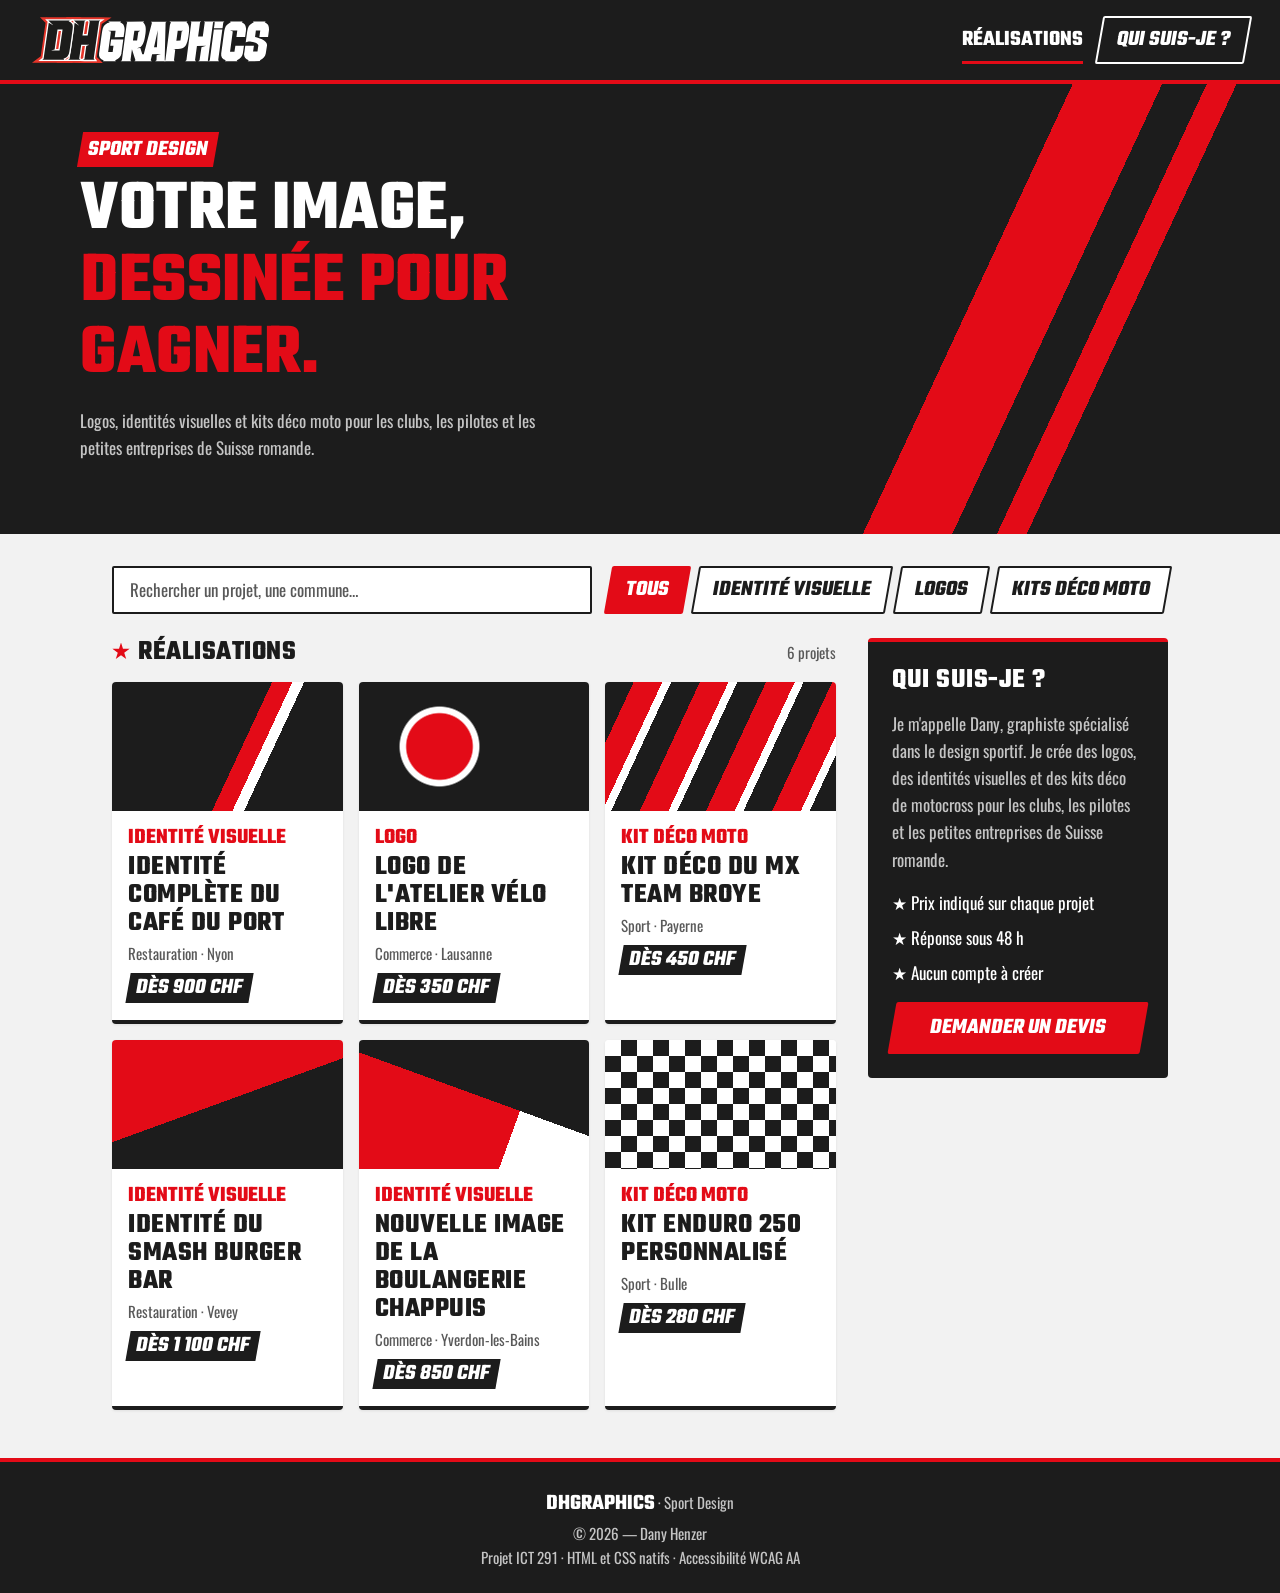
==== commit 97262c03: "Remplace le logo provisoire par le logo officiel du brandboard (SVG) et ajoute le favicon." ====
--- a/index.html
+++ b/index.html
@@ -5,6 +5,8 @@
   <meta name="viewport" content="width=device-width, initial-scale=1">
   <title>DHgraphics — Identités visuelles pour petites entreprises romandes</title>
   <meta name="description" content="DHgraphics, sport design : logos, identités visuelles et kits déco moto pour les clubs, les pilotes et les petites entreprises de Suisse romande.">
+  <link rel="icon" href="images/favicon.svg" type="image/svg+xml">
+  <link rel="apple-touch-icon" href="images/apple-touch-icon.png">
   <!-- Polices du brandboard : Teko Bold (titres) et Oswald Regular (textes) -->
   <link rel="preconnect" href="https://fonts.googleapis.com">
   <link rel="preconnect" href="https://fonts.gstatic.com" crossorigin>
@@ -15,7 +17,7 @@
   <a class="lien-evitement" href="#contenu">Aller au contenu</a>
 
   <header class="header-site">
-    <a class="logo" href="index.html" aria-label="DHgraphics, accueil"><span class="logo-dh" aria-hidden="true">DH</span><span class="logo-graphics" aria-hidden="true">Graphics</span></a>
+    <a class="logo" href="index.html"><img src="images/logo-dhgraphics-blanc.svg" alt="DHgraphics, accueil" width="240" height="47"></a>
     <nav class="nav-site" aria-label="Navigation principale">
       <a class="lien-nav actif" href="#realisations" aria-current="page">Réalisations</a>
       <a class="btn-contour" href="#qui-suis-je">Qui suis-je ?</a>
--- a/style.css
+++ b/style.css
@@ -112,31 +112,13 @@
 }
 .lien-evitement:focus { left: var(--space-2); }
 
-/* ---------- 3. Logo (typographique, inspiré du brandboard) ---------- */
+/* ---------- 3. Logo (fichier SVG officiel du brandboard) ---------- */
 .logo {
   display: inline-flex;
   align-items: center;
   min-height: var(--cible-min);
-  font-family: var(--font-titre);
-  font-weight: 700;
-  font-size: 2.25rem;
-  line-height: 1;
-  font-style: italic;
-  text-transform: uppercase;
-  text-decoration: none;
-  transform: skewX(var(--skew));
-}
-.logo-dh {
-  color: var(--brand-noir);
-  /* double contour : blanc à l'intérieur, rouge à l'extérieur */
-  -webkit-text-stroke: 1px var(--brand-blanc);
-  text-shadow:
-    2px 0 0 var(--brand-blanc), -2px 0 0 var(--brand-blanc), 0 2px 0 var(--brand-blanc), 0 -2px 0 var(--brand-blanc),
-    4px 0 0 var(--brand-rouge), -4px 0 0 var(--brand-rouge), 0 4px 0 var(--brand-rouge), 0 -4px 0 var(--brand-rouge),
-    3px 3px 0 var(--brand-rouge), -3px -3px 0 var(--brand-rouge), 3px -3px 0 var(--brand-rouge), -3px 3px 0 var(--brand-rouge);
-  padding: 0 6px;
-}
-.logo-graphics { color: var(--brand-blanc); margin-left: 2px; }
+}
+.logo img { height: 34px; width: auto; }
 
 /* ---------- 4. En-tête (bandeau noir) ---------- */
 .header-site {
@@ -393,7 +375,7 @@
    ========================================================= */
 @media (min-width: 768px) {
   .header-site { padding: var(--space-3) var(--space-5); }
-  .logo { font-size: 2.75rem; }
+  .logo img { height: 46px; }
   .lien-nav {
     display: inline-flex;
     align-items: center;
